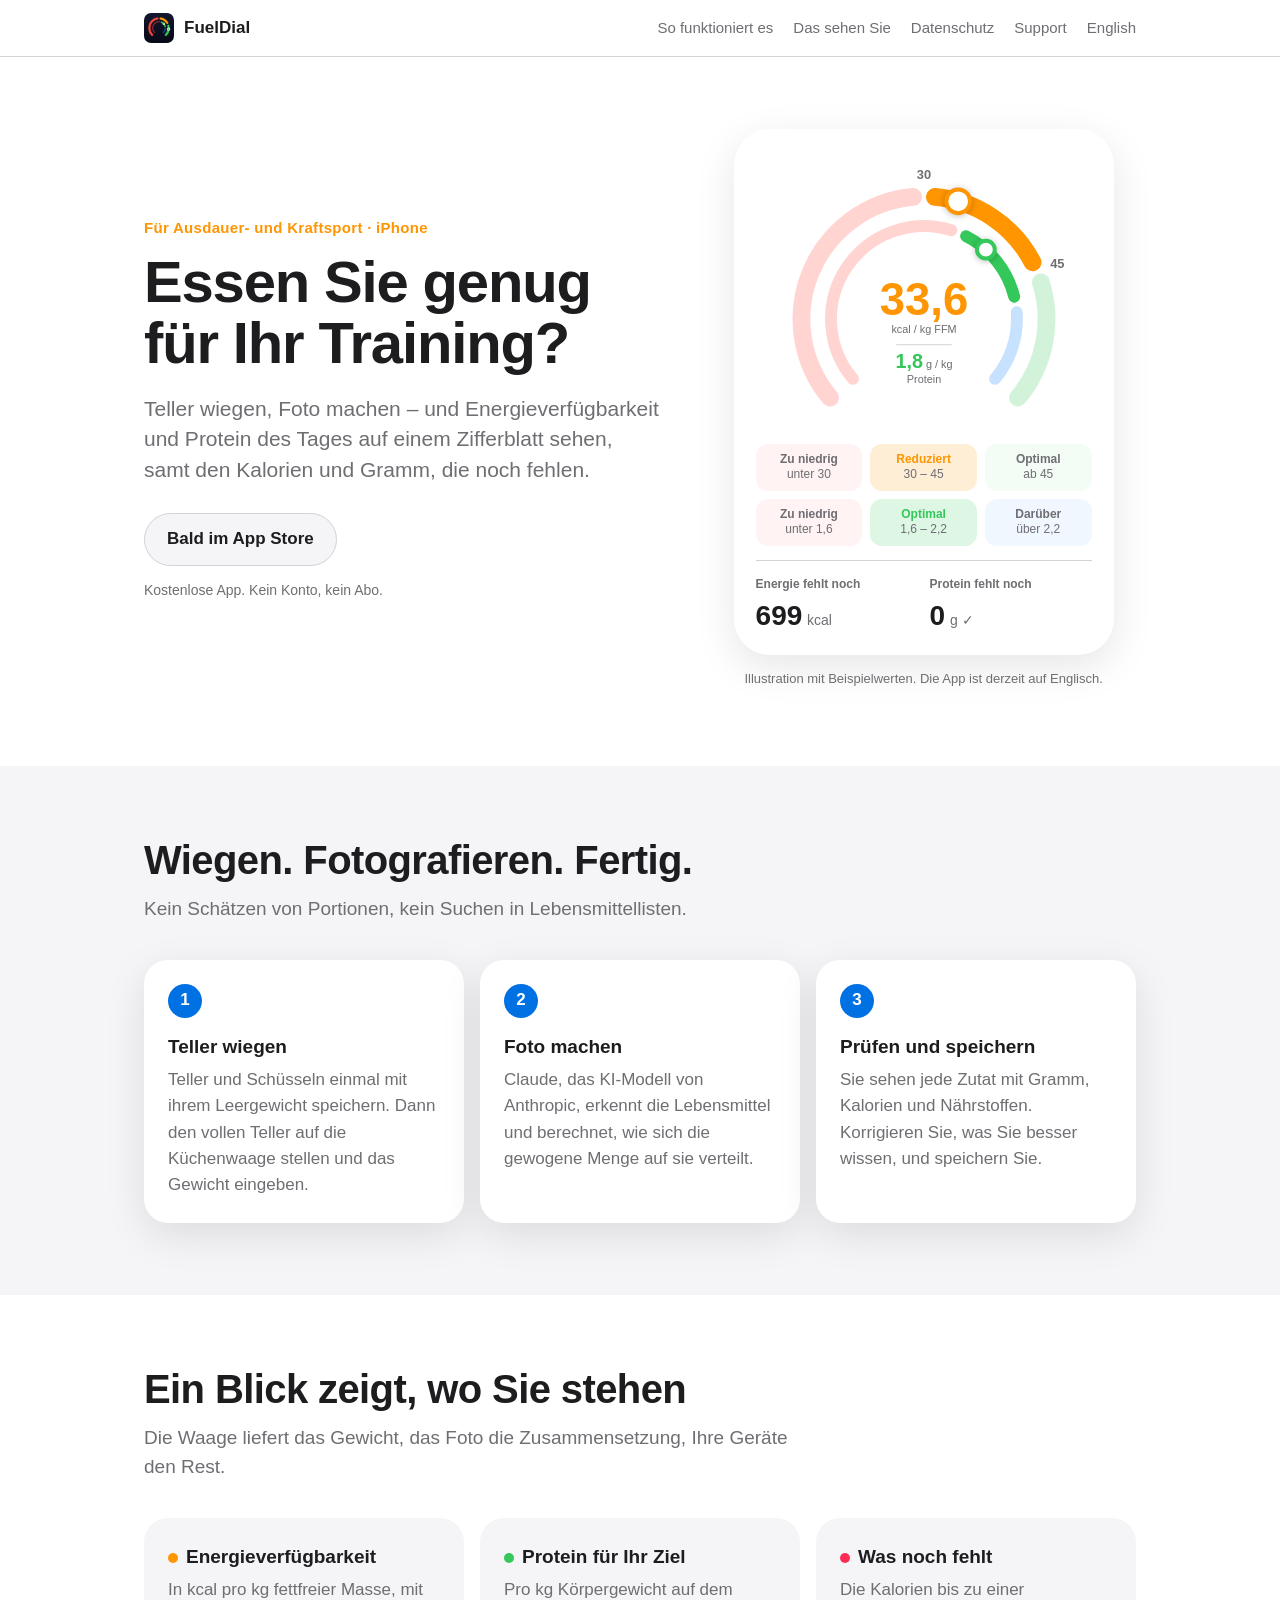
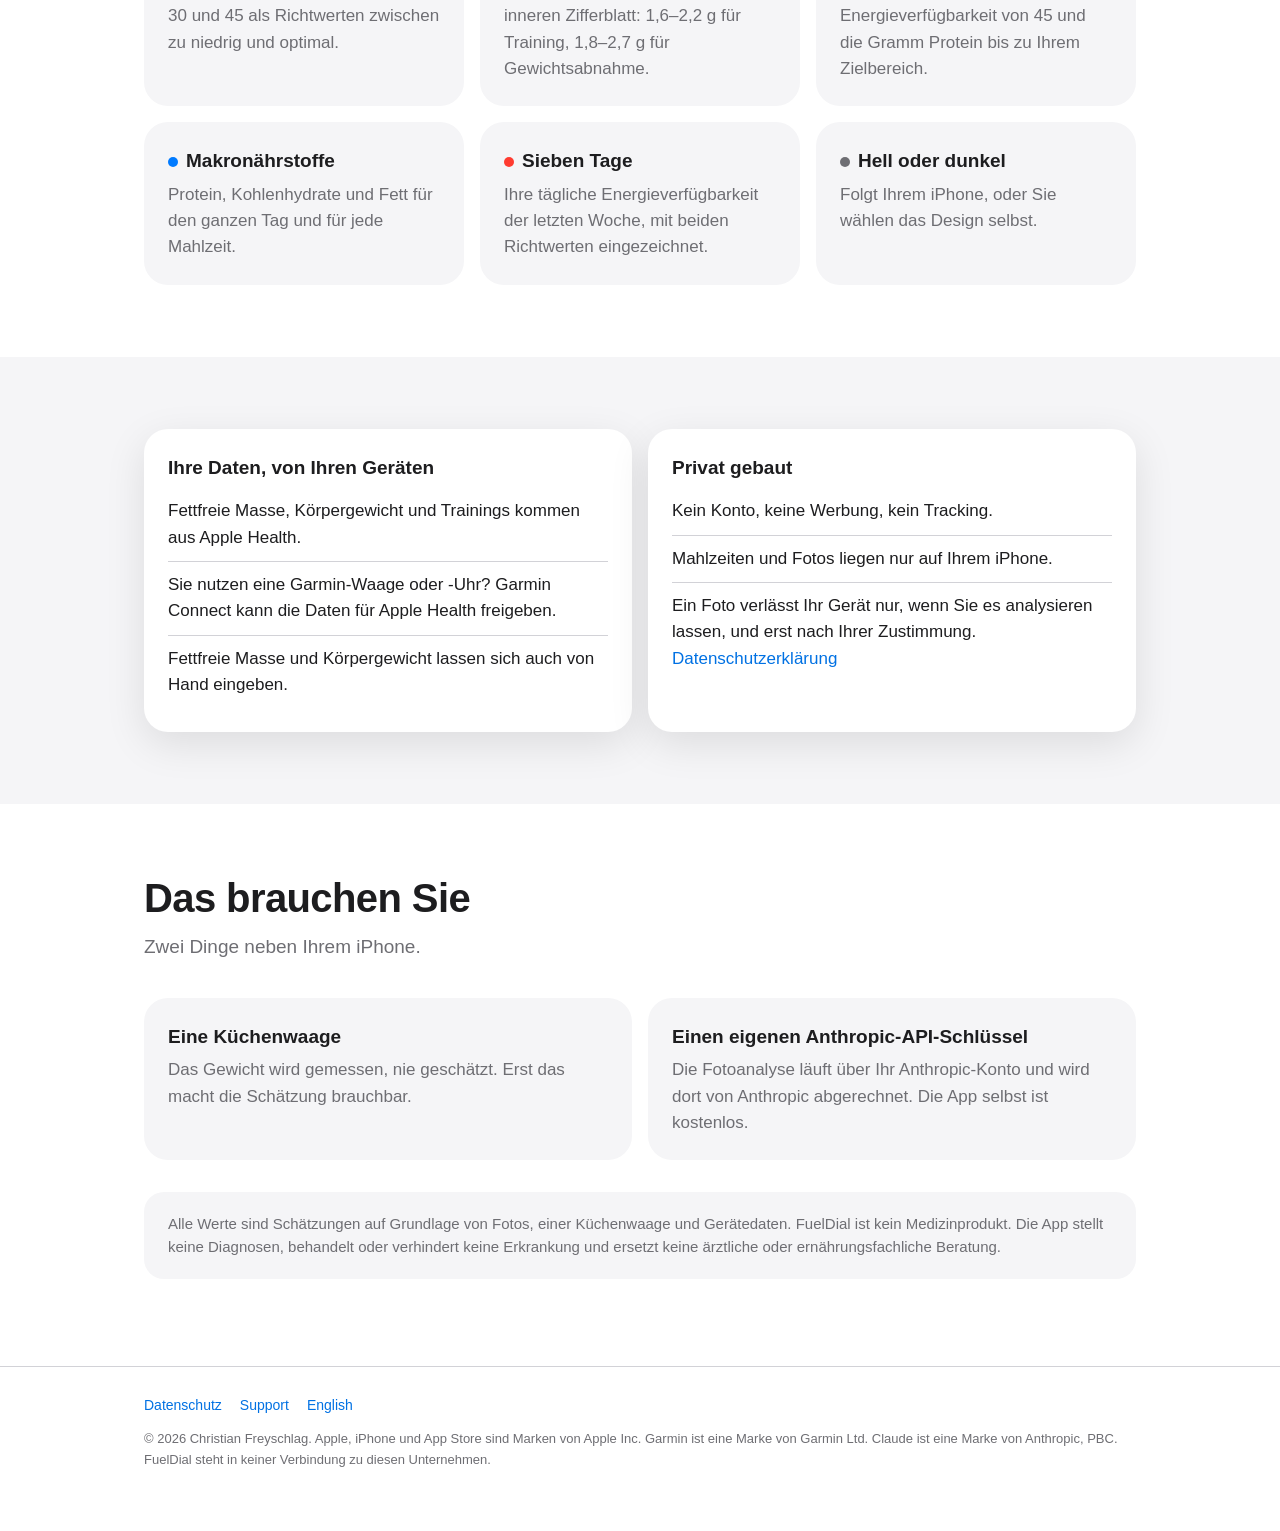
==== index-de.html @ 3b0d45ff "Add files via upload" ====
<!doctype html>
<html lang="de">
<head>
<meta charset="utf-8">
<meta name="viewport" content="width=device-width, initial-scale=1">
<title>FuelDial – Energieverfügbarkeit und Protein per Foto</title>
<meta name="description" content="Teller wiegen, Foto machen und Energieverfügbarkeit und Protein des Tages auf einem Zifferblatt sehen. Für iPhone.">
<link rel="icon" href="icon.png">
<link rel="apple-touch-icon" href="icon.png">
<link rel="stylesheet" href="style.css">
</head>
<body>

<header class="nav">
  <div class="wrap">
    <a class="brand" href="index-de.html"><img src="icon.png" alt=""> FuelDial</a>
    <nav>
      <a class="hide-small" href="#how">So funktioniert es</a>
      <a class="hide-small" href="#see">Das sehen Sie</a>
      <a href="privacy.html#de">Datenschutz</a>
      <a href="support.html">Support</a>
      <a href="index.html" lang="en">English</a>
    </nav>
  </div>
</header>

<section class="hero">
  <div class="wrap">
    <div>
      <p class="eyebrow">Für Ausdauer- und Kraftsport · iPhone</p>
      <h1>Essen Sie genug für Ihr Training?</h1>
      <p class="lead">Teller wiegen, Foto machen – und Energieverfügbarkeit und Protein des Tages auf einem Zifferblatt sehen, samt den Kalorien und Gramm, die noch fehlen.</p>
      <span class="pill soon">Bald im App Store</span>
      <p class="note">Kostenlose App. Kein Konto, kein Abo.</p>
    </div>
    <div>
      <div class="phone">
        <svg class="dial" viewBox="0 0 340 292" role="img" aria-label="Beispiel-Zifferblatt: Energieverfügbarkeit 33,6 kcal pro kg fettfreier Masse, Protein 1,8 g pro kg">
<path d="M74.9 249.6 A124 124 0 0 1 159.0 46.5" fill="none" stroke="var(--red)" stroke-width="18" stroke-linecap="round" opacity="0.22"/>
<path d="M181.0 46.5 A124 124 0 0 1 279.9 112.6" fill="none" stroke="var(--orange)" stroke-width="18" stroke-linecap="round" opacity="1"/>
<path d="M288.3 132.9 A124 124 0 0 1 265.1 249.6" fill="none" stroke="var(--green)" stroke-width="18" stroke-linecap="round" opacity="0.22"/>
<path d="M98.1 230.6 A94 94 0 0 1 197.8 80.2" fill="none" stroke="var(--red)" stroke-width="12" stroke-linecap="round" opacity="0.22"/>
<path d="M212.6 86.2 A94 94 0 0 1 261.3 147.5" fill="none" stroke="var(--green)" stroke-width="12" stroke-linecap="round" opacity="1"/>
<path d="M263.8 163.2 A94 94 0 0 1 241.9 230.6" fill="none" stroke="var(--blue)" stroke-width="12" stroke-linecap="round" opacity="0.22"/>
<text x="170.0" y="28.5" text-anchor="middle" font-size="13" font-weight="700" fill="var(--muted)">30</text>
<text x="304.9" y="118.6" text-anchor="middle" font-size="13" font-weight="700" fill="var(--muted)">45</text>
<circle cx="204.6" cy="50.9" r="12" fill="#fff" stroke="var(--orange)" stroke-width="4" style="filter: drop-shadow(0 1px 3px rgba(0,0,0,.25))"/>
<circle cx="232.6" cy="99.8" r="9" fill="#fff" stroke="var(--green)" stroke-width="4" style="filter: drop-shadow(0 1px 3px rgba(0,0,0,.25))"/>
<text x="170" y="166" text-anchor="middle" font-size="46" font-weight="700" fill="var(--orange)">33,6</text>
<text x="170" y="184" text-anchor="middle" font-size="11" font-weight="500" fill="var(--muted)">kcal / kg FFM</text>
<line x1="142" y1="196" x2="198" y2="196" stroke="var(--line)"/>
<text x="170" y="220" text-anchor="middle" font-size="20" font-weight="700" fill="var(--green)">1,8<tspan font-size="11" font-weight="500" fill="var(--muted)"> g / kg</tspan></text>
<text x="170" y="235" text-anchor="middle" font-size="11" font-weight="500" fill="var(--muted)">Protein</text>
</svg>
        <div class="chips">
          <div class="chip" style="background: color-mix(in srgb, var(--red) 6%, transparent)"><strong style="color: var(--muted)">Zu niedrig</strong>unter 30</div><div class="chip" style="background: color-mix(in srgb, var(--orange) 16%, transparent)"><strong style="color: var(--orange)">Reduziert</strong>30 – 45</div><div class="chip" style="background: color-mix(in srgb, var(--green) 6%, transparent)"><strong style="color: var(--muted)">Optimal</strong>ab 45</div>
        </div>
        <div class="chips" style="margin-top: 8px">
          <div class="chip" style="background: color-mix(in srgb, var(--red) 6%, transparent)"><strong style="color: var(--muted)">Zu niedrig</strong>unter 1,6</div><div class="chip" style="background: color-mix(in srgb, var(--green) 16%, transparent)"><strong style="color: var(--green)">Optimal</strong>1,6 – 2,2</div><div class="chip" style="background: color-mix(in srgb, var(--blue) 6%, transparent)"><strong style="color: var(--muted)">Darüber</strong>über 2,2</div>
        </div>
        <div class="missing">
          <div><small>Energie fehlt noch</small><b>699</b> <span>kcal</span></div>
          <div><small>Protein fehlt noch</small><b>0</b> <span>g ✓</span></div>
        </div>
      </div>
      <p class="caption">Illustration mit Beispielwerten. Die App ist derzeit auf Englisch.</p>
    </div>
  </div>
</section>

<section class="alt" id="how">
  <div class="wrap">
    <h2>Wiegen. Fotografieren. Fertig.</h2>
    <p class="sub">Kein Schätzen von Portionen, kein Suchen in Lebensmittellisten.</p>
    <div class="grid three">
      <div class="tile"><span class="step">1</span><h3>Teller wiegen</h3><p>Teller und Schüsseln einmal mit ihrem Leergewicht speichern. Dann den vollen Teller auf die Küchenwaage stellen und das Gewicht eingeben.</p></div>
      <div class="tile"><span class="step">2</span><h3>Foto machen</h3><p>Claude, das KI-Modell von Anthropic, erkennt die Lebensmittel und berechnet, wie sich die gewogene Menge auf sie verteilt.</p></div>
      <div class="tile"><span class="step">3</span><h3>Prüfen und speichern</h3><p>Sie sehen jede Zutat mit Gramm, Kalorien und Nährstoffen. Korrigieren Sie, was Sie besser wissen, und speichern Sie.</p></div>
    </div>
  </div>
</section>

<section id="see">
  <div class="wrap">
    <h2>Ein Blick zeigt, wo Sie stehen</h2>
    <p class="sub">Die Waage liefert das Gewicht, das Foto die Zusammensetzung, Ihre Geräte den Rest.</p>
    <div class="grid three">
      <div class="tile"><h3><span class="dot" style="background: var(--orange)"></span>Energieverfügbarkeit</h3><p>In kcal pro kg fettfreier Masse, mit 30 und 45 als Richtwerten zwischen zu niedrig und optimal.</p></div>
      <div class="tile"><h3><span class="dot" style="background: var(--green)"></span>Protein für Ihr Ziel</h3><p>Pro kg Körpergewicht auf dem inneren Zifferblatt: 1,6–2,2 g für Training, 1,8–2,7 g für Gewichtsabnahme.</p></div>
      <div class="tile"><h3><span class="dot" style="background: var(--pink)"></span>Was noch fehlt</h3><p>Die Kalorien bis zu einer Energieverfügbarkeit von 45 und die Gramm Protein bis zu Ihrem Zielbereich.</p></div>
      <div class="tile"><h3><span class="dot" style="background: var(--blue)"></span>Makronährstoffe</h3><p>Protein, Kohlenhydrate und Fett für den ganzen Tag und für jede Mahlzeit.</p></div>
      <div class="tile"><h3><span class="dot" style="background: var(--red)"></span>Sieben Tage</h3><p>Ihre tägliche Energieverfügbarkeit der letzten Woche, mit beiden Richtwerten eingezeichnet.</p></div>
      <div class="tile"><h3><span class="dot" style="background: var(--muted)"></span>Hell oder dunkel</h3><p>Folgt Ihrem iPhone, oder Sie wählen das Design selbst.</p></div>
    </div>
  </div>
</section>

<section class="alt">
  <div class="wrap">
    <div class="grid two">
      <div class="tile">
        <h3>Ihre Daten, von Ihren Geräten</h3>
        <ul class="plain"><li>Fettfreie Masse, Körpergewicht und Trainings kommen aus Apple Health.</li><li>Sie nutzen eine Garmin-Waage oder -Uhr? Garmin Connect kann die Daten für Apple Health freigeben.</li><li>Fettfreie Masse und Körpergewicht lassen sich auch von Hand eingeben.</li></ul>
      </div>
      <div class="tile">
        <h3>Privat gebaut</h3>
        <ul class="plain"><li>Kein Konto, keine Werbung, kein Tracking.</li><li>Mahlzeiten und Fotos liegen nur auf Ihrem iPhone.</li><li>Ein Foto verlässt Ihr Gerät nur, wenn Sie es analysieren lassen, und erst nach Ihrer Zustimmung. <a href="privacy.html#de">Datenschutzerklärung</a></li></ul>
      </div>
    </div>
  </div>
</section>

<section>
  <div class="wrap">
    <h2>Das brauchen Sie</h2>
    <p class="sub">Zwei Dinge neben Ihrem iPhone.</p>
    <div class="grid two">
      <div class="tile"><h3>Eine Küchenwaage</h3><p>Das Gewicht wird gemessen, nie geschätzt. Erst das macht die Schätzung brauchbar.</p></div>
      <div class="tile"><h3>Einen eigenen Anthropic-API-Schlüssel</h3><p>Die Fotoanalyse läuft über Ihr Anthropic-Konto und wird dort von Anthropic abgerechnet. Die App selbst ist kostenlos.</p></div>
    </div>
    <p class="disclaimer" style="margin-top: 32px">Alle Werte sind Schätzungen auf Grundlage von Fotos, einer Küchenwaage und Gerätedaten. FuelDial ist kein Medizinprodukt. Die App stellt keine Diagnosen, behandelt oder verhindert keine Erkrankung und ersetzt keine ärztliche oder ernährungsfachliche Beratung.</p>
  </div>
</section>

<footer>
  <div class="wrap">
    <div class="links">
      <a href="privacy.html#de">Datenschutz</a>
      <a href="support.html">Support</a>
      <a href="index.html" lang="en">English</a>
    </div>
    <p>© 2026 Christian Freyschlag. Apple, iPhone und App Store sind Marken von Apple Inc. Garmin ist eine Marke von Garmin Ltd. Claude ist eine Marke von Anthropic, PBC. FuelDial steht in keiner Verbindung zu diesen Unternehmen.</p>
  </div>
</footer>

</body>
</html>
---- style.css ----
:root {
  --bg: #ffffff; --bg-alt: #f5f5f7; --card: #ffffff; --text: #1d1d1f; --muted: #6e6e73;
  --line: #d2d2d7; --accent: #0071e3; --accent-text: #ffffff;
  --red: #ff3b30; --orange: #ff9500; --green: #34c759; --blue: #007aff; --pink: #ff2d55;
  --shadow: 0 12px 40px rgba(0, 0, 0, 0.10);
}
@media (prefers-color-scheme: dark) {
  :root {
    --bg: #000000; --bg-alt: #0b0b0d; --card: #1c1c1e; --text: #f5f5f7; --muted: #a1a1a6;
    --line: #38383a; --accent: #2997ff; --accent-text: #000000;
    --red: #ff453a; --orange: #ff9f0a; --green: #30d158; --blue: #0a84ff; --pink: #ff375f;
    --shadow: 0 0 0 1px rgba(255, 255, 255, 0.08);
  }
}
* { box-sizing: border-box; }
html { scroll-behavior: smooth; }
body {
  margin: 0; background: var(--bg); color: var(--text);
  font: 17px/1.55 -apple-system, BlinkMacSystemFont, "SF Pro Text", "Segoe UI", Roboto, Helvetica, Arial, sans-serif;
  -webkit-font-smoothing: antialiased;
}
a { color: var(--accent); text-decoration: none; }
a:hover { text-decoration: underline; }
.wrap { max-width: 1040px; margin: 0 auto; padding: 0 24px; }

/* Navigation */
.nav { position: sticky; top: 0; z-index: 10; background: color-mix(in srgb, var(--bg) 80%, transparent);
  backdrop-filter: saturate(180%) blur(20px); -webkit-backdrop-filter: saturate(180%) blur(20px);
  border-bottom: 1px solid var(--line); }
.nav .wrap { display: flex; align-items: center; gap: 20px; height: 56px; }
.brand { display: flex; align-items: center; gap: 10px; font-weight: 600; color: var(--text); }
.brand img { width: 30px; height: 30px; border-radius: 7px; }
.nav nav { margin-left: auto; display: flex; gap: 20px; font-size: 15px; }
.nav nav a { color: var(--muted); }
.nav nav a:hover { color: var(--text); text-decoration: none; }

/* Hero */
.hero { padding: 72px 0 64px; }
.hero .wrap { display: grid; grid-template-columns: 1.1fr 0.9fr; gap: 48px; align-items: center; }
.eyebrow { color: var(--orange); font-weight: 600; font-size: 15px; letter-spacing: 0.02em; margin: 0 0 12px; }
h1 { font-size: clamp(36px, 5.2vw, 58px); line-height: 1.06; letter-spacing: -0.02em; margin: 0 0 20px; }
.lead { font-size: 21px; line-height: 1.45; color: var(--muted); margin: 0 0 28px; max-width: 30em; }
.pill { display: inline-block; padding: 12px 22px; border-radius: 999px; background: var(--accent);
  color: var(--accent-text); font-weight: 600; }
.pill.soon { background: var(--bg-alt); color: var(--text); border: 1px solid var(--line); }
.note { color: var(--muted); font-size: 14px; margin-top: 14px; }

/* Dial illustration */
.phone { background: var(--card); border-radius: 36px; padding: 22px 22px 18px; box-shadow: var(--shadow);
  max-width: 380px; margin: 0 auto; width: 100%; }
.dial { display: block; width: 100%; height: auto; }
.dial text { font-family: ui-rounded, "SF Pro Rounded", -apple-system, BlinkMacSystemFont, "Segoe UI", sans-serif; }
.chips { display: grid; grid-template-columns: repeat(3, 1fr); gap: 8px; margin-top: 4px; }
.chip { border-radius: 12px; padding: 8px 4px; text-align: center; font-size: 12px; line-height: 1.3; color: var(--muted); }
.chip strong { display: block; font-size: 12px; }
.missing { display: grid; grid-template-columns: 1fr 1fr; gap: 12px; margin-top: 14px; padding-top: 14px;
  border-top: 1px solid var(--line); }
.missing small { display: block; color: var(--muted); font-size: 12px; font-weight: 600; }
.missing b { font-size: 28px; font-family: ui-rounded, "SF Pro Rounded", -apple-system, sans-serif; }
.missing span { color: var(--muted); font-size: 14px; }
.caption { text-align: center; color: var(--muted); font-size: 13px; margin-top: 14px; }

/* Sections */
section { padding: 72px 0; }
section.alt { background: var(--bg-alt); }
h2 { font-size: clamp(28px, 3.6vw, 40px); line-height: 1.1; letter-spacing: -0.015em; margin: 0 0 12px; }
.sub { color: var(--muted); font-size: 19px; margin: 0 0 36px; max-width: 34em; }
.grid { display: grid; gap: 16px; }
.grid.three { grid-template-columns: repeat(3, 1fr); }
.grid.two { grid-template-columns: repeat(2, 1fr); }
.tile { background: var(--card); border-radius: 24px; padding: 24px; box-shadow: var(--shadow); }
section:not(.alt) .tile { background: var(--bg-alt); box-shadow: none; }
.tile h3 { margin: 0 0 6px; font-size: 19px; }
.tile p { margin: 0; color: var(--muted); }
.step { display: inline-flex; width: 34px; height: 34px; border-radius: 50%; align-items: center; justify-content: center;
  background: var(--accent); color: var(--accent-text); font-weight: 700; margin-bottom: 14px; }
.dot { display: inline-block; width: 10px; height: 10px; border-radius: 50%; margin-right: 8px; }
ul.plain { list-style: none; padding: 0; margin: 0; }
ul.plain li { padding: 10px 0; border-bottom: 1px solid var(--line); }
ul.plain li:last-child { border-bottom: 0; }
.disclaimer { background: var(--bg-alt); border-radius: 20px; padding: 20px 24px; color: var(--muted); font-size: 15px; }

/* Text pages */
main.text { max-width: 720px; margin: 0 auto; padding: 40px 24px 80px; }
main.text h1 { font-size: 34px; line-height: 1.15; margin: 0 0 8px; }
main.text h2 { font-size: 22px; margin: 40px 0 8px; letter-spacing: 0; }
main.text h3 { font-size: 17px; margin: 24px 0 4px; }
.meta { color: var(--muted); font-size: 15px; }
.lang { margin: 0 0 32px; font-size: 15px; }
.box { background: var(--bg-alt); border-radius: 16px; padding: 16px 20px; margin: 20px 0; }
hr { border: 0; border-top: 1px solid var(--line); margin: 56px 0; }
table { border-collapse: collapse; width: 100%; font-size: 15px; }
th, td { text-align: left; vertical-align: top; padding: 8px 10px 8px 0; border-bottom: 1px solid var(--line); }

/* Footer */
footer { border-top: 1px solid var(--line); padding: 28px 0 48px; color: var(--muted); font-size: 13px; }
footer .links { display: flex; flex-wrap: wrap; gap: 18px; margin-bottom: 12px; font-size: 14px; }

@media (max-width: 820px) {
  .hero { padding: 40px 0; }
  .hero .wrap { grid-template-columns: 1fr; gap: 36px; }
  .grid.three, .grid.two { grid-template-columns: 1fr; }
  section { padding: 52px 0; }
  .nav nav { gap: 14px; }
  .nav nav .hide-small { display: none; }
}

/* Long words and the table must not push text pages wider than a phone. */
main.text { overflow-wrap: break-word; hyphens: auto; }
main.text table { table-layout: fixed; }
main.text td, main.text th { overflow-wrap: anywhere; }
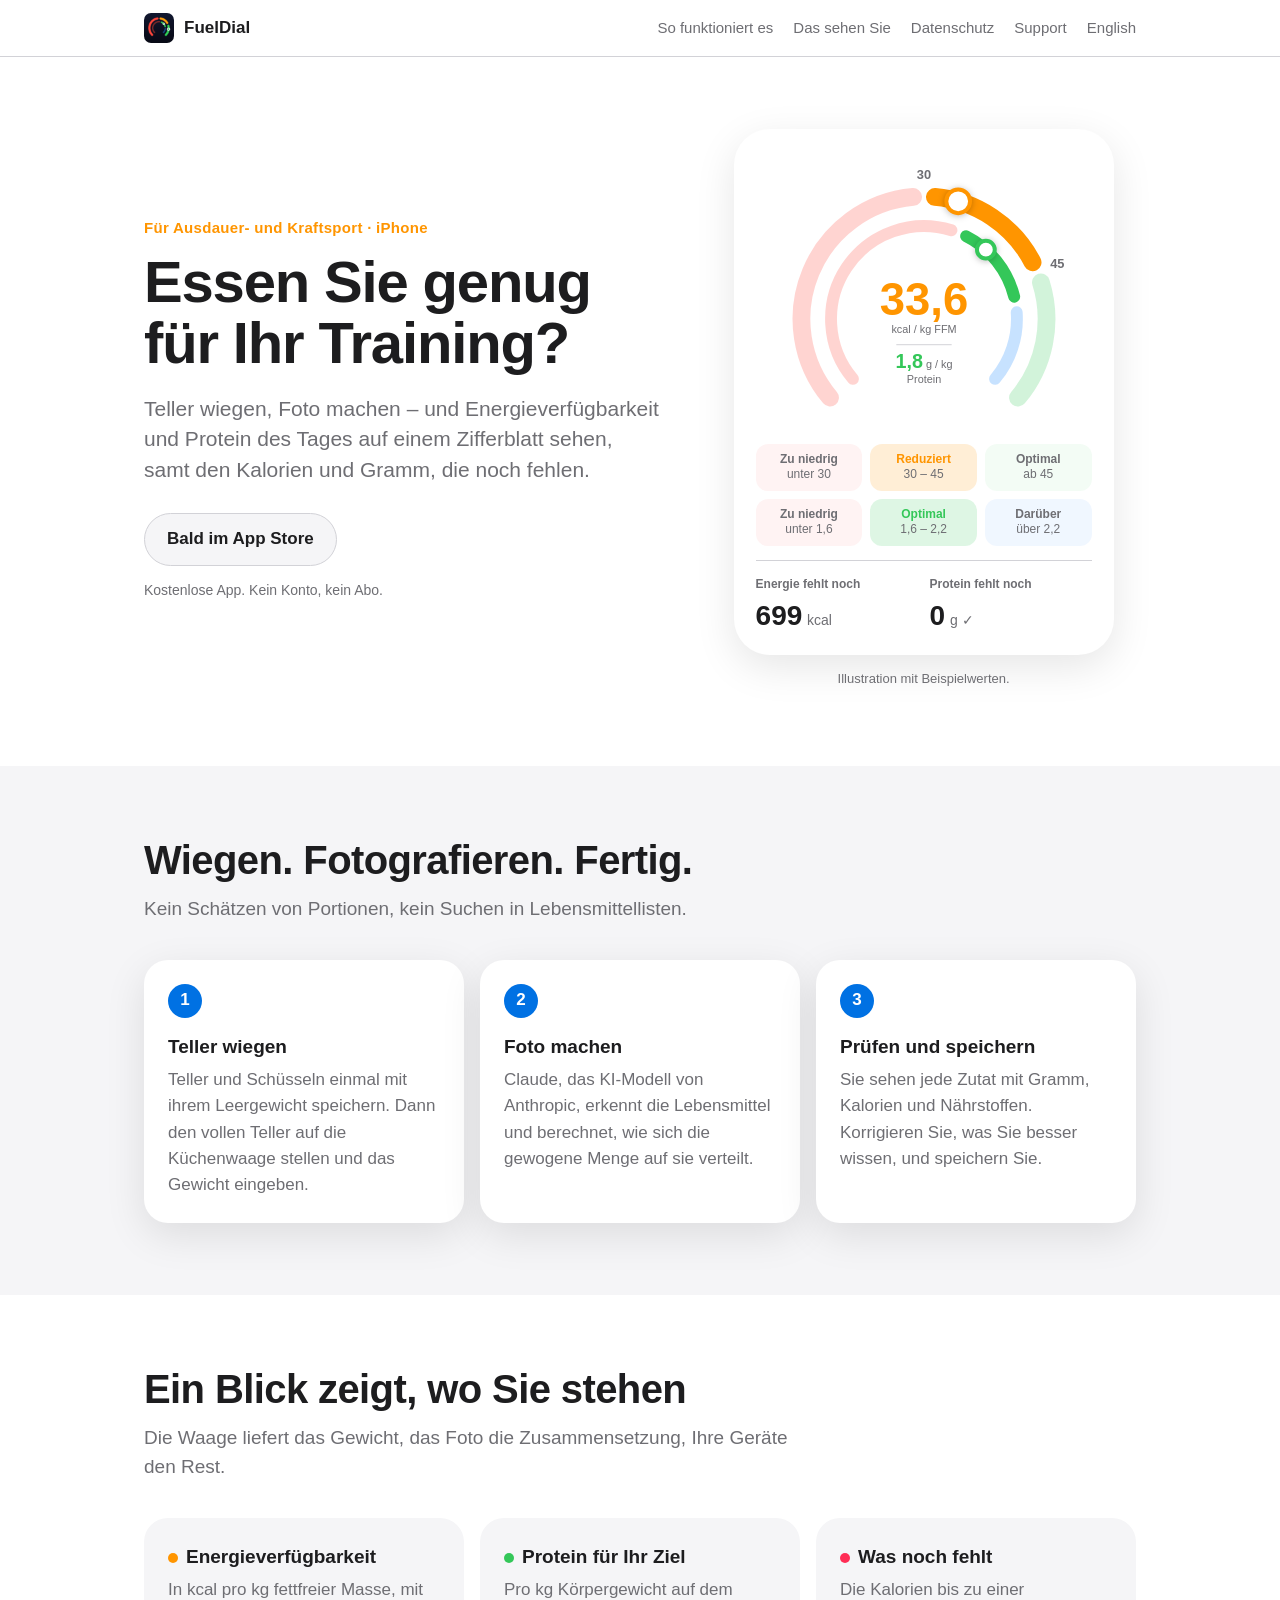
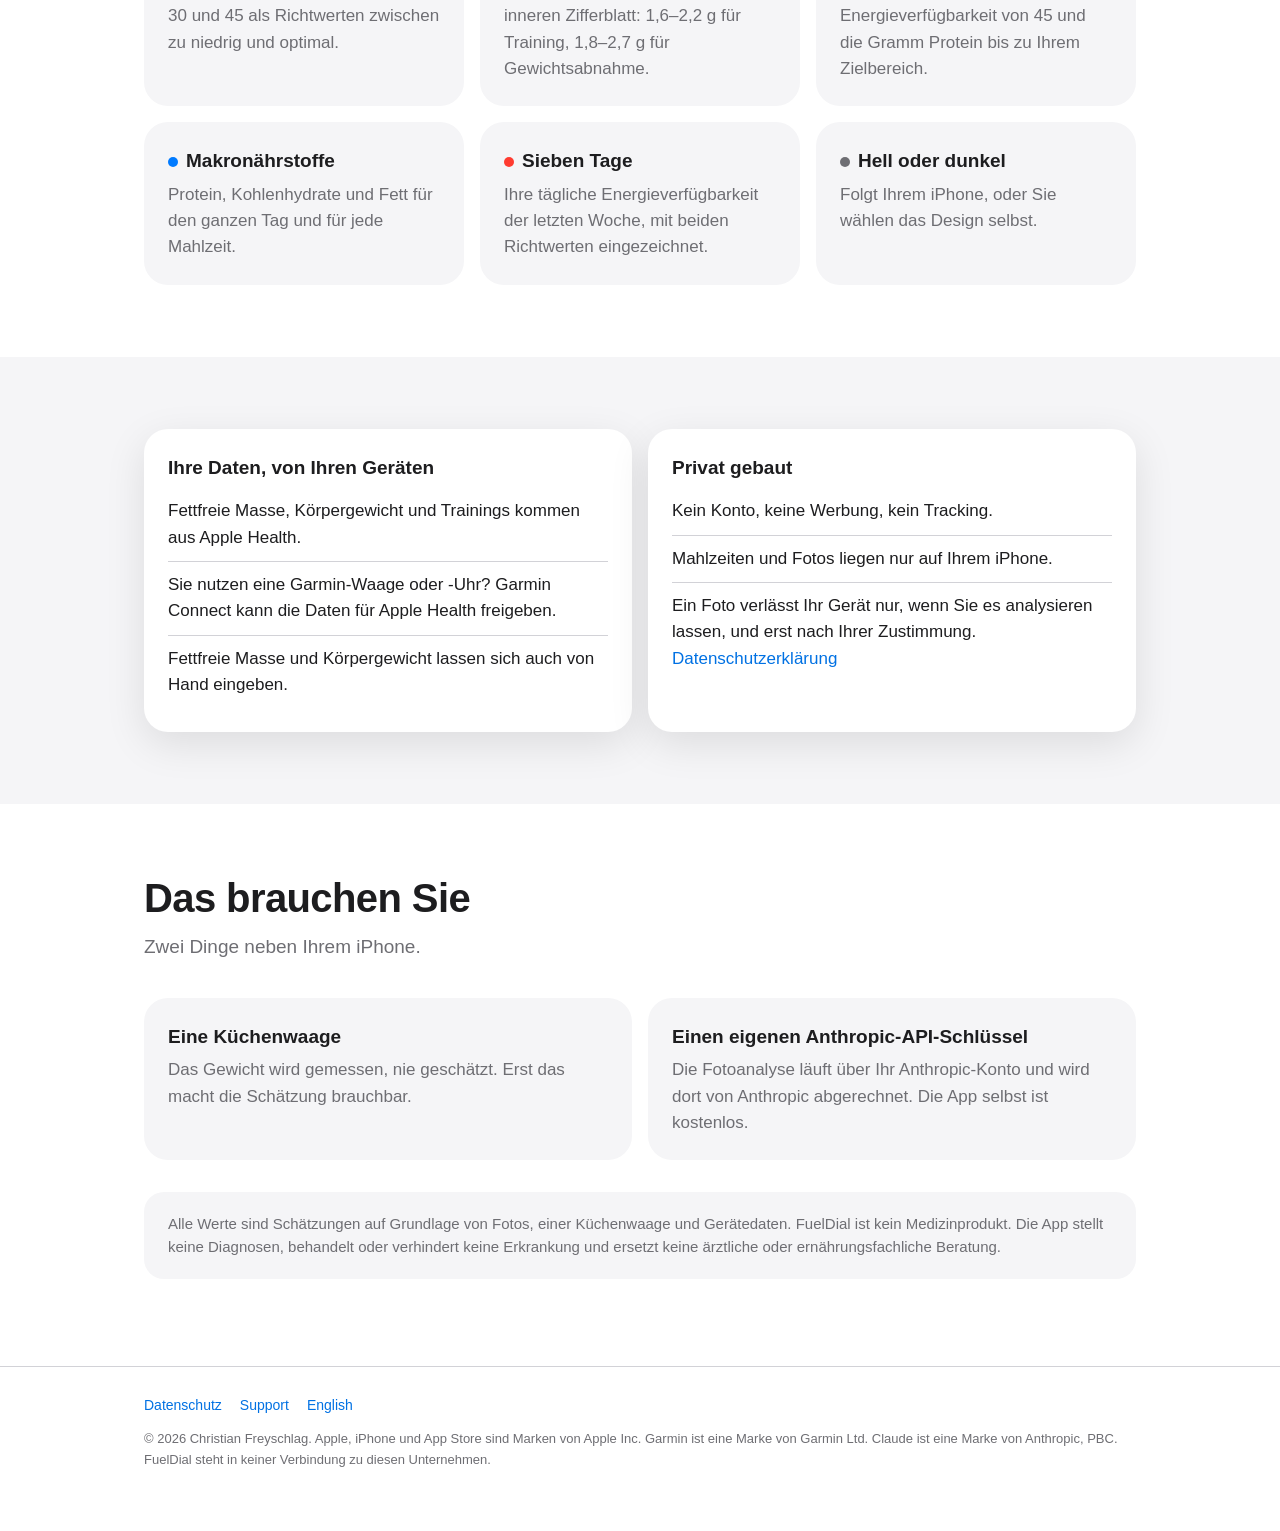
==== commit 66e002ae: "Add files via upload" ====
--- a/index-de.html
+++ b/index-de.html
@@ -63,7 +63,7 @@
           <div><small>Protein fehlt noch</small><b>0</b> <span>g ✓</span></div>
         </div>
       </div>
-      <p class="caption">Illustration mit Beispielwerten. Die App ist derzeit auf Englisch.</p>
+      <p class="caption">Illustration mit Beispielwerten.</p>
     </div>
   </div>
 </section>
